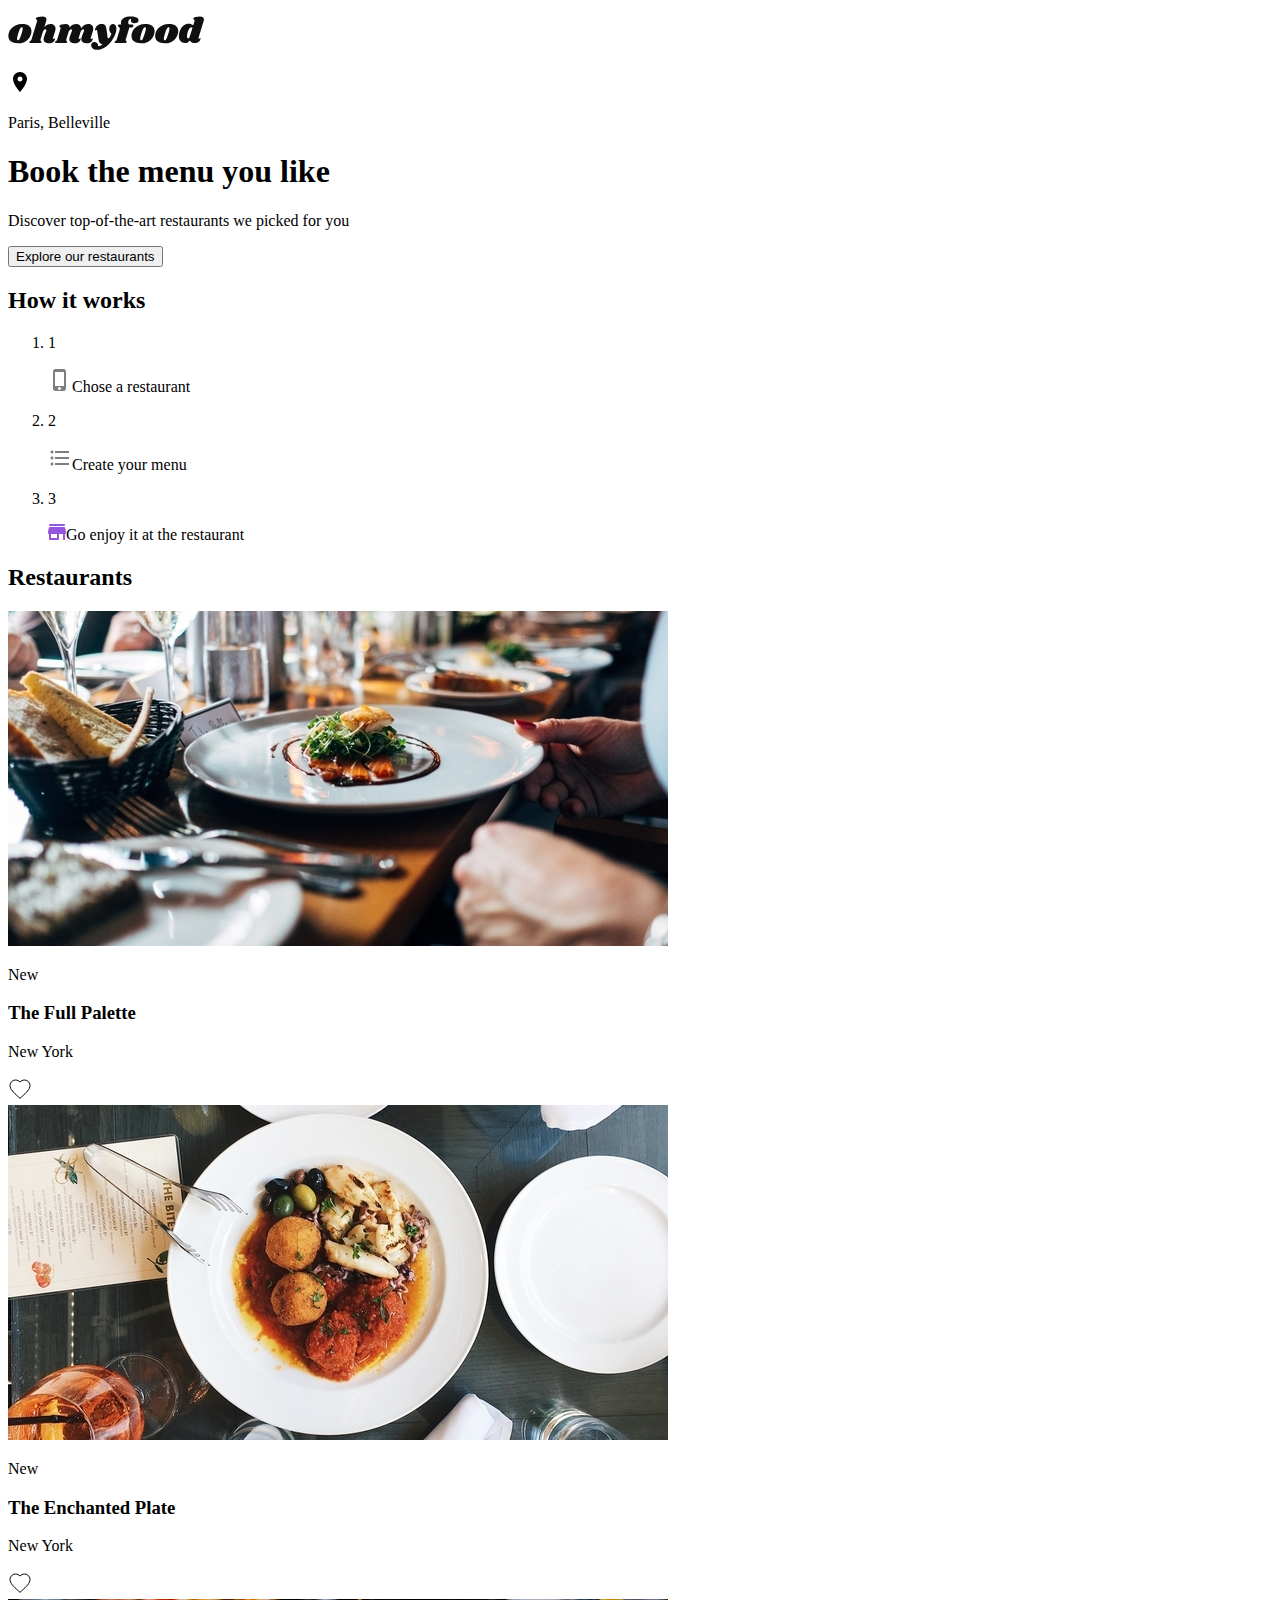
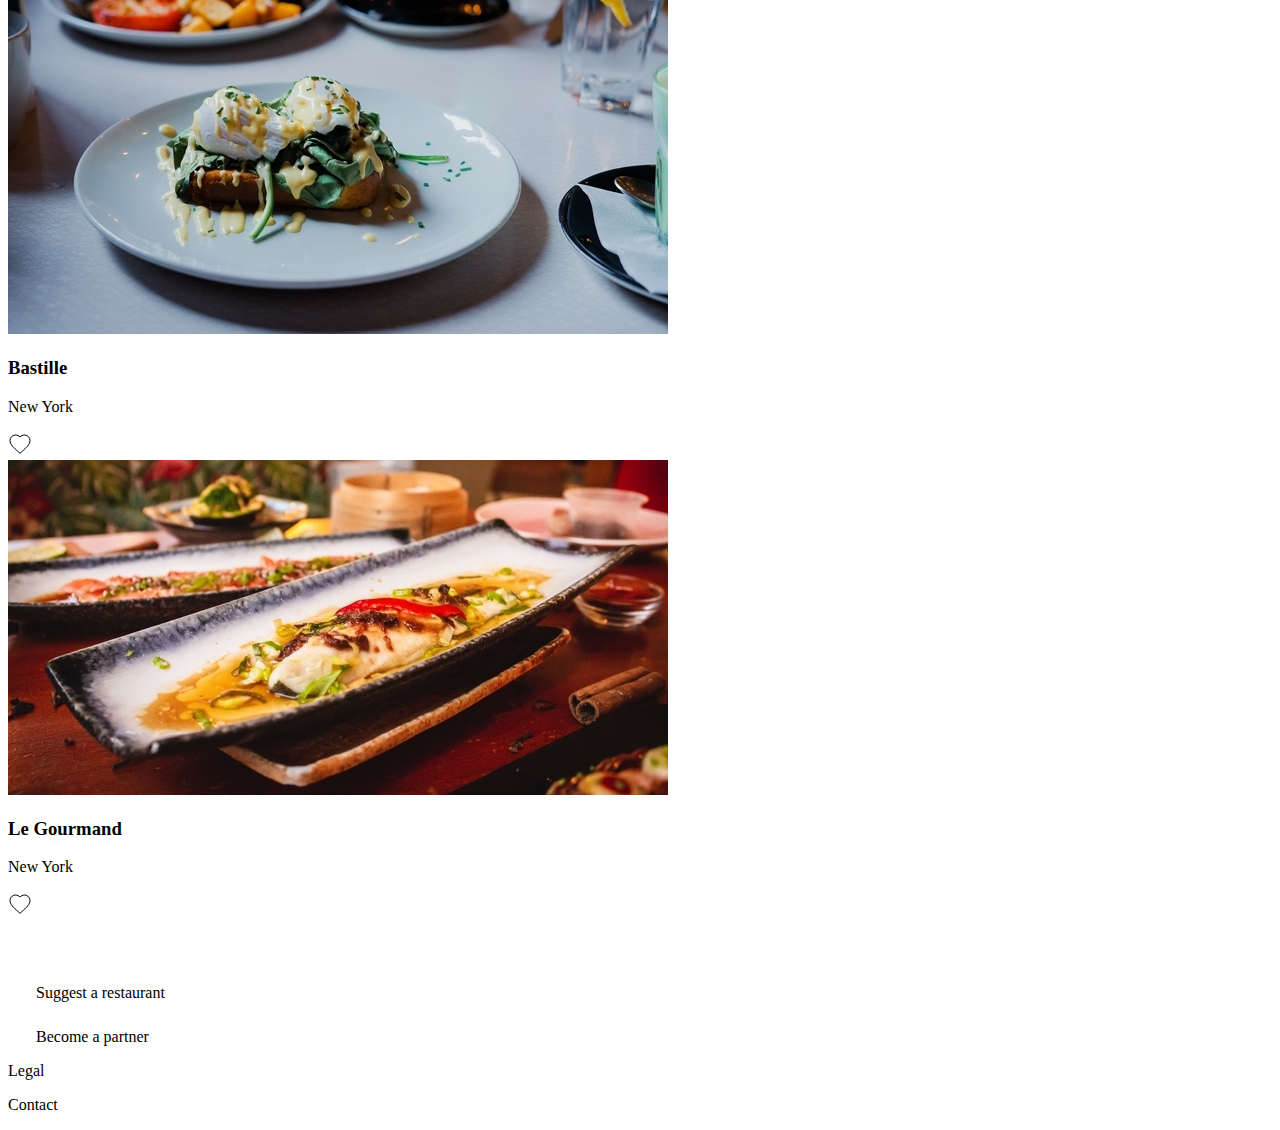
==== index.html @ 7fc653f5 "responsive" ====
<!DOCTYPE html>
<html lang="fr">

<head>
    <meta charset="UTF-8">
    <meta name="viewport" content="width=device-width, initial-scale=1.0">
    <title>OHMYFOOD</title>
    <link
        href="https://fonts.googleapis.com/css2?family=Roboto:wght@100;300;400;500;700;900&family=Shrikhand&display=swap"
        rel="stylesheet">
    <link href="sass/style.css" rel="stylesheet" />
</head>

<body class="main">
    <header class="header">
        <p></p>
        <!-- logo -->
        <img src="images/logo/ohmyfood@2x.svg" alt="logo ohmyfood" class="header_logo" />
        <p></p>
    </header>

    <section class="homepage">
        <section class="homepage_loc">
            <!-- localisation -->
            <img src="images/icon/pin.svg" alt="logo de pin" />
            <p>Paris, Belleville</p>
        </section>
        <section class="homepage_intro">
            <!-- introduction -->
            <h1>Book the menu you like</h1>
            <p>Discover top-of-the-art restaurants we picked for you</p>
            <button type="button" class="button"> Explore our restaurants</button>
        </section>
    </section>

    <section class="explication">
        <h2>How it works</h2>
        <ol class="explication-list">
            <li class="explication-list_ligne">
                <p class="explication_number">1</p><img src="images/icon/telephone.svg" alt="logo de téléphone" />Chose
                a restaurant
            </li>
            <li class="explication-list_ligne">
                <p class="explication_number">2</p><img src="images/icon/menu.svg" alt="logo de menu" />Create your menu
            </li>
            <li class="explication-list_ligne explication-list_ligne--last">
                <p class="explication_number">3</p><img src="images/icon/boutique.svg" alt="logo de boutique" />Go enjoy
                it at the restaurant
            </li>

        </ol>
    </section>

    <section class="vignette">
        <!-- menu -->
        <h2>Restaurants</h2>
        <section class="vignette-wrap">
            <article class="vignette-restaurant">
                <a href="menu/The Full Palette.html"><img class="vignette-restaurant_photo"
                        src="images/restaurants/the-full-palette-short.jpg"
                        alt="photo restaurant The Full Palette" /></a>
                <p class="vignette-restaurant_new">New</p>
                <div class="vignette-restaurant_description">
                    <div class="vignette-restaurant_description-left">
                        <h3>The Full Palette</h3>
                        <p>New York</p>
                    </div>
                    <img src="images/icon/coeur.svg" alt="logo de coeur" class="heart" />
                </div>
            </article>

            <article class="vignette-restaurant">
                <a href="menu/The Enchanted Plate.html"><img class="vignette-restaurant_photo"
                        src="images/restaurants/the-enchanted-plate-short.jpg"
                        alt="photo restaurant The Enchanted Plate" /></a>
                <p class="vignette-restaurant_new">New</p>
                <div class="vignette-restaurant_description">
                    <div class="vignette-restaurant_description-left">
                        <h3>The Enchanted Plate</h3>
                        <p>New York</p>
                    </div>
                    <img src="images/icon/coeur.svg" alt="logo de coeur" />
                </div>
            </article>

            <article class="vignette-restaurant">
                <a href="menu/Bastille.html"><img class="vignette-restaurant_photo"
                        src="images/restaurants/bastille-short.jpg" alt="photo restaurant Bastille" /></a>
                <div class="vignette-restaurant_description">
                    <div class="vignette-restaurant_description-left">
                        <h3>Bastille</h3>
                        <p>New York</p>
                    </div>
                    <img src="images/icon/coeur.svg" alt="logo de coeur" />
                </div>
            </article>

            <article class="vignette-restaurant">
                <a href="menu/Le Gourmand.html"><img class="vignette-restaurant_photo"
                        src="images/restaurants/le-gourmand-short.jpg"
                        alt="photo restaurant Le Gourmand" /></a>
                <div class="vignette-restaurant_description">
                    <div class="vignette-restaurant_description-left">
                        <h3>Le Gourmand</h3>
                        <p>New York</p>
                    </div>
                    <img src="images/icon/coeur.svg" alt="logo de coeur" />
                </div>
            </article>
        </section>
    </section>

    <footer class="footer">
        <!-- footer -->
        <img src="images/logo/ohmyfood-footer.svg" alt="logo ohmyfood" class="footer_logo" />
        <p class="footer_p-bolder"><img src="images/icon/couverts.svg" alt="logo de couverts" class="footer_icon" />
            Suggest a restaurant</p>
        <p class="footer_p-bolder"><img src="images/icon/handshake.svg" alt="logo de serrage de mains"
                class="footer_icon" /> Become a partner</p>
        <p class="footer_p">Legal</p>
        <p class="footer_p">Contact</p>
    </footer>
</body>

</html>
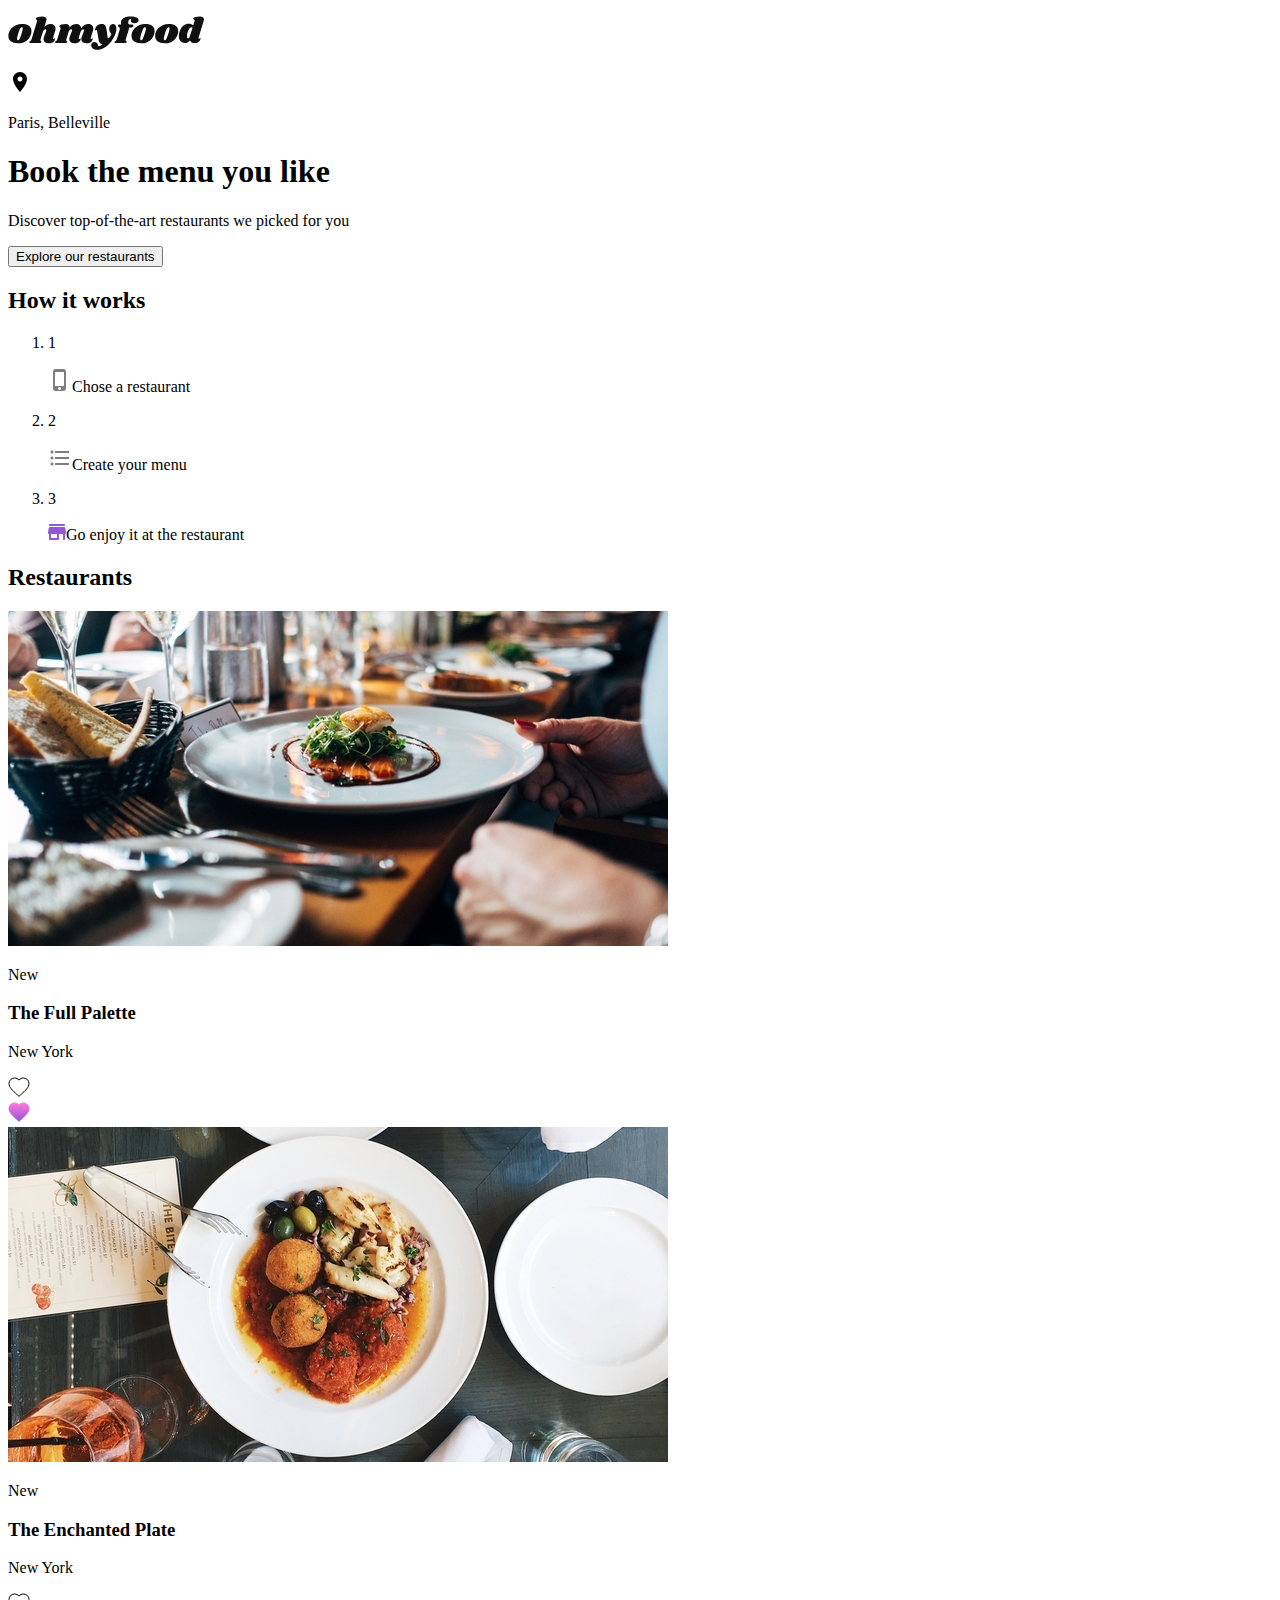
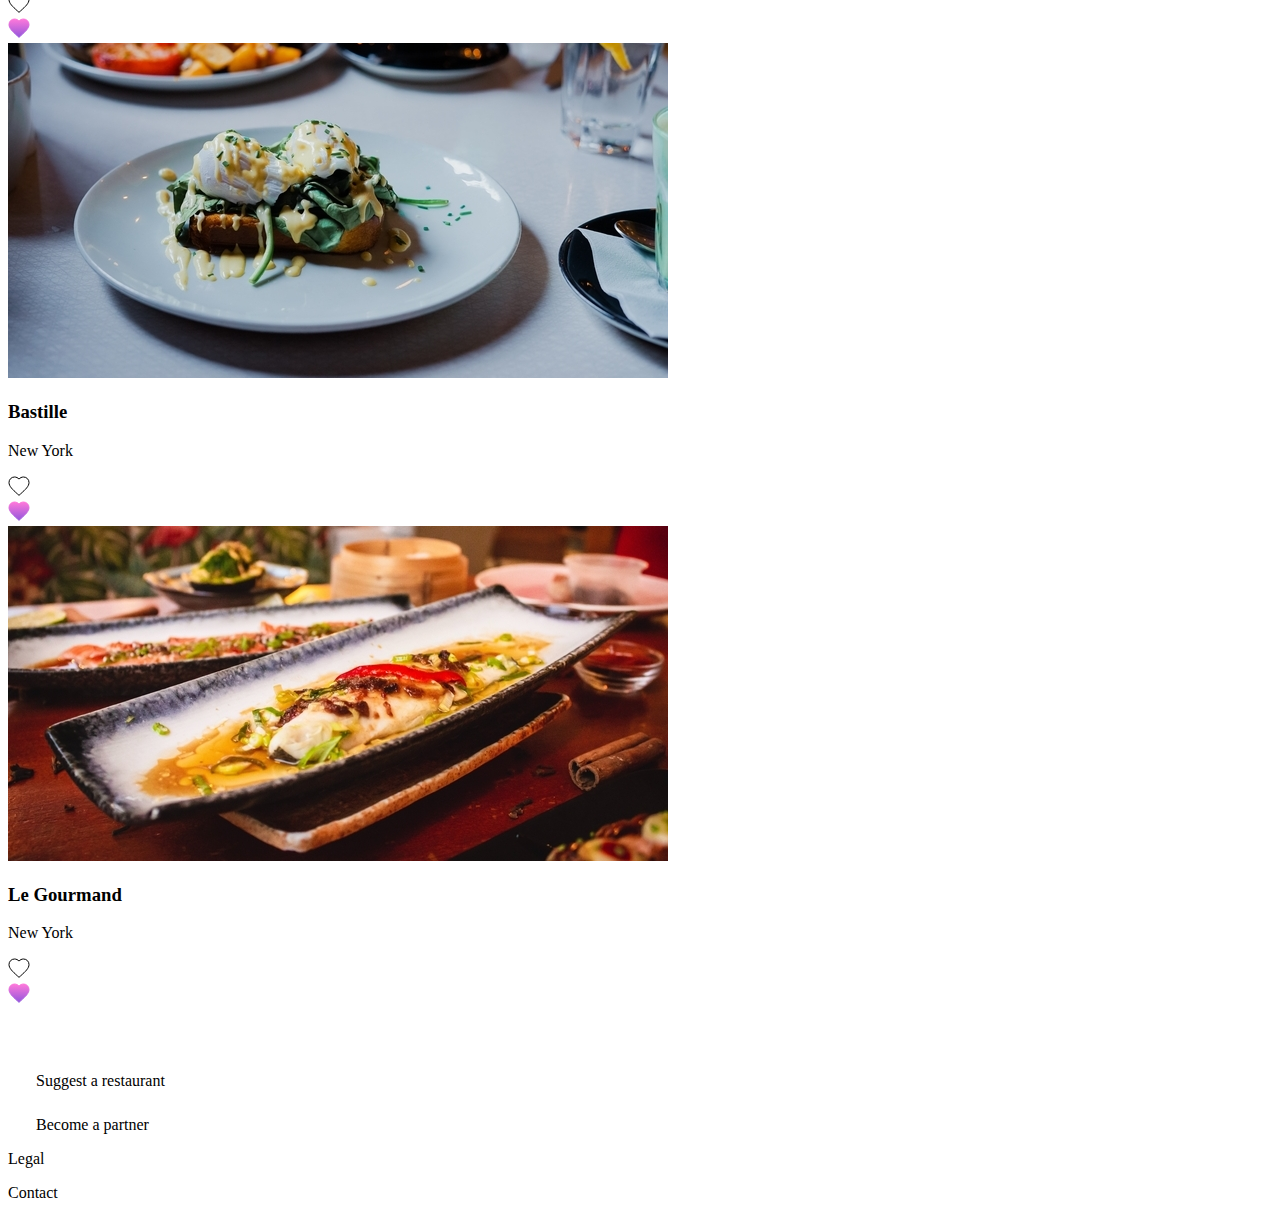
==== commit 3a6c4244: "annim coeur + bouton" ====
--- a/index.html
+++ b/index.html
@@ -65,7 +65,10 @@
                         <h3>The Full Palette</h3>
                         <p>New York</p>
                     </div>
-                    <img src="images/icon/coeur.svg" alt="logo de coeur" class="heart" />
+                    <div class="heart">
+                        <img src="images/icon/coeur.svg" alt="logo de coeur" />
+                        <div class="heart--select"><img src="images/icon/coeur-grad.svg" alt="logo de coeur dégradé" /></div>
+                    </div>
                 </div>
             </article>
 
@@ -79,7 +82,10 @@
                         <h3>The Enchanted Plate</h3>
                         <p>New York</p>
                     </div>
-                    <img src="images/icon/coeur.svg" alt="logo de coeur" />
+                    <div class="heart">
+                        <img src="images/icon/coeur.svg" alt="logo de coeur" />
+                        <div class="heart--select"><img src="images/icon/coeur-grad.svg" alt="logo de coeur dégradé" /></div>
+                    </div>
                 </div>
             </article>
 
@@ -91,7 +97,10 @@
                         <h3>Bastille</h3>
                         <p>New York</p>
                     </div>
-                    <img src="images/icon/coeur.svg" alt="logo de coeur" />
+                    <div class="heart">
+                        <img src="images/icon/coeur.svg" alt="logo de coeur" />
+                        <div class="heart--select"><img src="images/icon/coeur-grad.svg" alt="logo de coeur dégradé" /></div>
+                    </div>
                 </div>
             </article>
 
@@ -104,7 +113,10 @@
                         <h3>Le Gourmand</h3>
                         <p>New York</p>
                     </div>
-                    <img src="images/icon/coeur.svg" alt="logo de coeur" />
+                    <div class="heart">
+                        <img src="images/icon/coeur.svg" alt="logo de coeur" />
+                        <div class="heart--select"><img src="images/icon/coeur-grad.svg" alt="logo de coeur dégradé" /></div>
+                    </div>
                 </div>
             </article>
         </section>
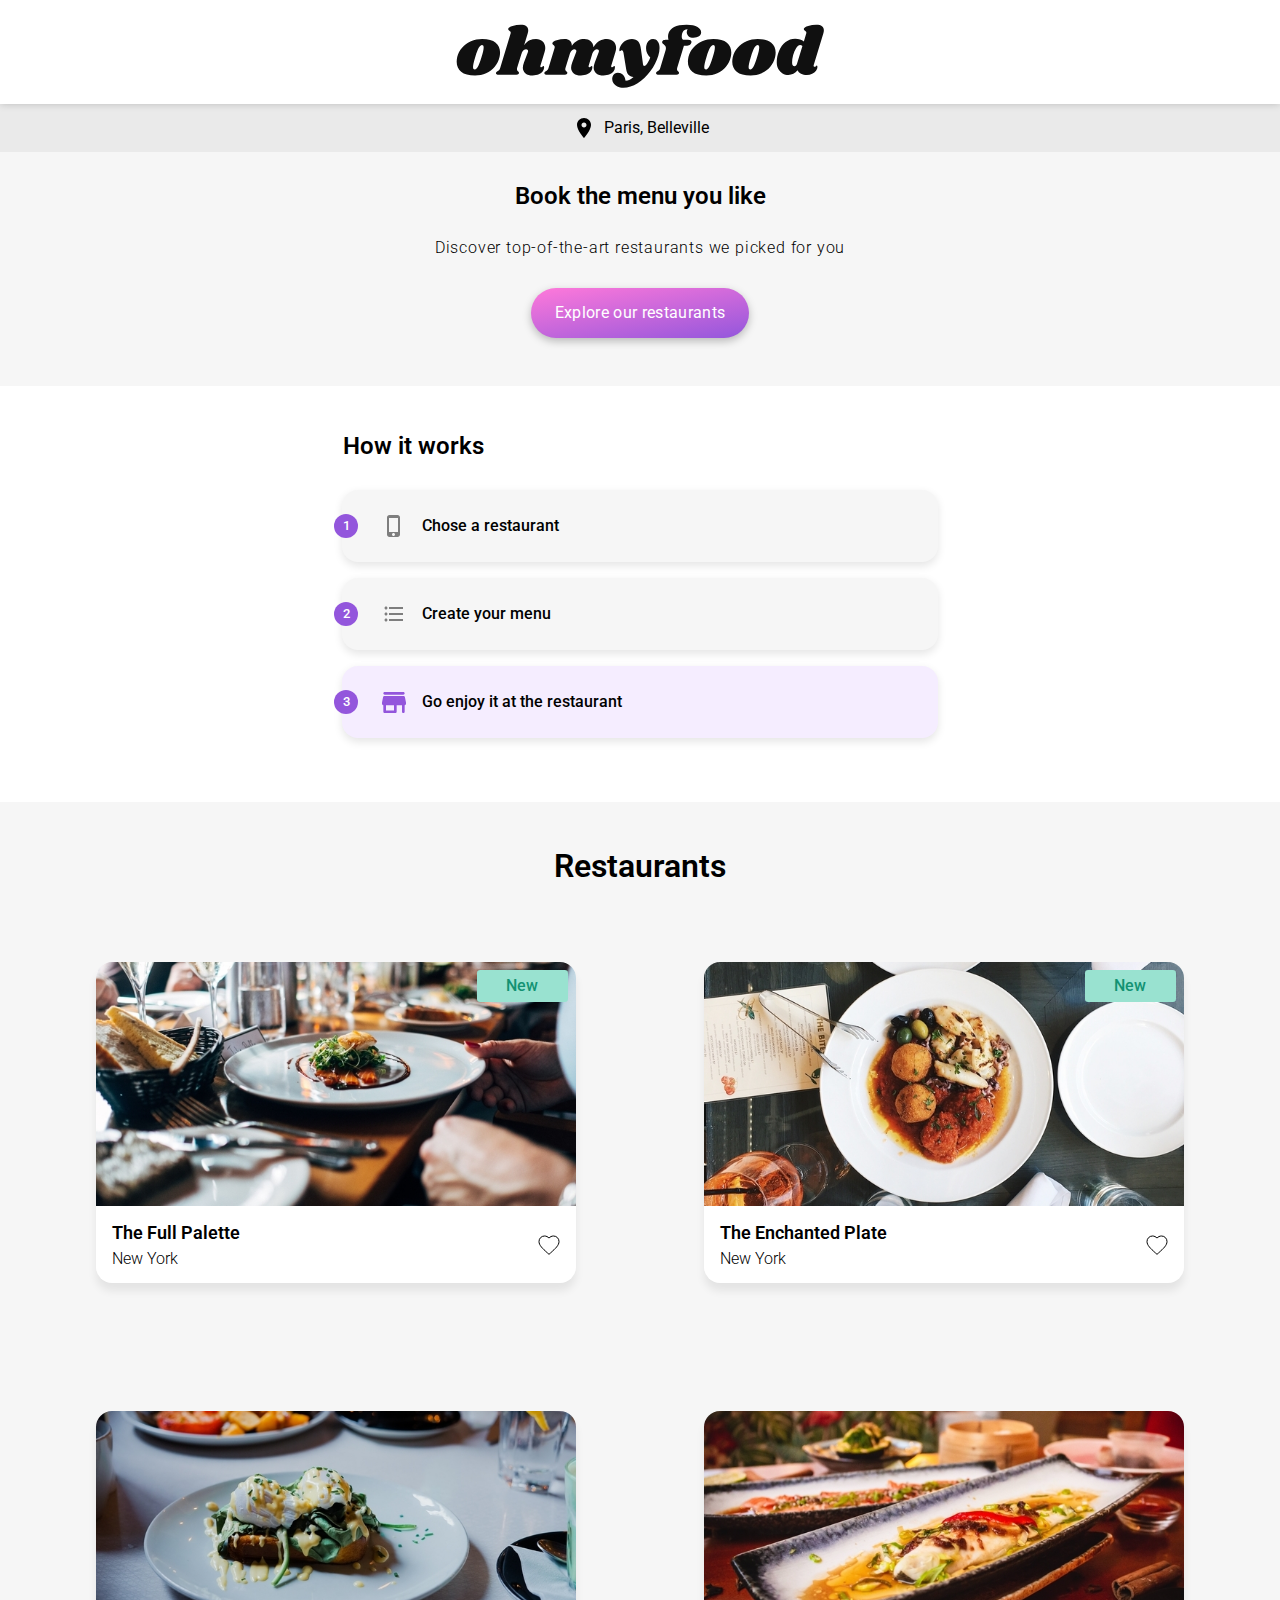
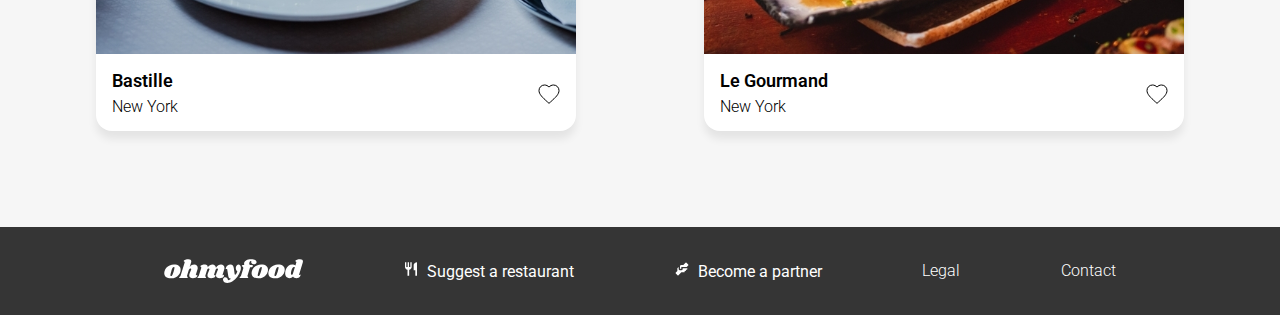
==== commit 92cb16f6: "chemin du css" ====
--- a/index.html
+++ b/index.html
@@ -8,130 +8,141 @@
     <link
         href="https://fonts.googleapis.com/css2?family=Roboto:wght@100;300;400;500;700;900&family=Shrikhand&display=swap"
         rel="stylesheet">
-    <link href="sass/style.css" rel="stylesheet" />
+    <link href="style.css" rel="stylesheet" />
 </head>
 
-<body class="main">
-    <header class="header">
-        <p></p>
-        <!-- logo -->
-        <img src="images/logo/ohmyfood@2x.svg" alt="logo ohmyfood" class="header_logo" />
-        <p></p>
-    </header>
+<body>
+    <div class="loader">
+        <div class="loader-roller"></div>
+    </div>
+    <div class="main">
+        <header class="header">
+            <p></p>
+            <!-- logo -->
+            <img src="images/logo/ohmyfood@2x.svg" alt="logo ohmyfood" class="header_logo" />
+            <p></p>
+        </header>
 
-    <section class="homepage">
-        <section class="homepage_loc">
-            <!-- localisation -->
-            <img src="images/icon/pin.svg" alt="logo de pin" />
-            <p>Paris, Belleville</p>
+        <div class="homepage">
+            <div class="homepage_loc">
+                <!-- localisation -->
+                <img src="images/icon/pin.svg" alt="logo de pin" />
+                <p>Paris, Belleville</p>
+            </div>
+            <section class="homepage_intro">
+                <!-- introduction -->
+                <h1>Book the menu you like</h1>
+                <p>Discover top-of-the-art restaurants we picked for you</p>
+                <button type="button" class="button"> Explore our restaurants</button>
+            </section>
+        </div>
+
+        <section class="explication">
+            <h2>How it works</h2>
+            <ol class="explication-list">
+                <li class="explication-list_ligne">
+                    <p class="explication_number">1</p><img src="images/icon/telephone.svg"
+                        alt="logo de téléphone" />Chose
+                    a restaurant
+                </li>
+                <li class="explication-list_ligne">
+                    <p class="explication_number">2</p><img src="images/icon/menu.svg" alt="logo de menu" />Create your
+                    menu
+                </li>
+                <li class="explication-list_ligne explication-list_ligne--last">
+                    <p class="explication_number">3</p><img src="images/icon/boutique.svg" alt="logo de boutique" />Go
+                    enjoy
+                    it at the restaurant
+                </li>
+
+            </ol>
         </section>
-        <section class="homepage_intro">
-            <!-- introduction -->
-            <h1>Book the menu you like</h1>
-            <p>Discover top-of-the-art restaurants we picked for you</p>
-            <button type="button" class="button"> Explore our restaurants</button>
+
+        <section class="vignette">
+            <!-- menu -->
+            <h2>Restaurants</h2>
+            <div class="vignette-wrap">
+                <article class="vignette-restaurant">
+                    <a href="menu/the-full-palette.html"><img class="vignette-restaurant_photo"
+                            src="images/restaurants/the-full-palette-short.jpg"
+                            alt="photo restaurant The Full Palette" /></a>
+                    <p class="vignette-restaurant_new">New</p>
+                    <div class="vignette-restaurant_description">
+                        <div class="vignette-restaurant_description-left">
+                            <h3>The Full Palette</h3>
+                            <p>New York</p>
+                        </div>
+                        <div class="heart">
+                            <img src="images/icon/coeur.svg" alt="logo de coeur" />
+                            <div class="heart--select"><img src="images/icon/coeur-grad.svg"
+                                    alt="logo de coeur dégradé" /></div>
+                        </div>
+                    </div>
+                </article>
+
+                <article class="vignette-restaurant">
+                    <a href="menu/the-enchanted-plate.html"><img class="vignette-restaurant_photo"
+                            src="images/restaurants/the-enchanted-plate-short.jpg"
+                            alt="photo restaurant The Enchanted Plate" /></a>
+                    <p class="vignette-restaurant_new">New</p>
+                    <div class="vignette-restaurant_description">
+                        <div class="vignette-restaurant_description-left">
+                            <h3>The Enchanted Plate</h3>
+                            <p>New York</p>
+                        </div>
+                        <div class="heart">
+                            <img src="images/icon/coeur.svg" alt="logo de coeur" />
+                            <div class="heart--select"><img src="images/icon/coeur-grad.svg"
+                                    alt="logo de coeur dégradé" /></div>
+                        </div>
+                    </div>
+                </article>
+
+                <article class="vignette-restaurant">
+                    <a href="menu/bastille.html"><img class="vignette-restaurant_photo"
+                            src="images/restaurants/bastille-short.jpg" alt="photo restaurant Bastille" /></a>
+                    <div class="vignette-restaurant_description">
+                        <div class="vignette-restaurant_description-left">
+                            <h3>Bastille</h3>
+                            <p>New York</p>
+                        </div>
+                        <div class="heart">
+                            <img src="images/icon/coeur.svg" alt="logo de coeur" />
+                            <div class="heart--select"><img src="images/icon/coeur-grad.svg"
+                                    alt="logo de coeur dégradé" /></div>
+                        </div>
+                    </div>
+                </article>
+
+                <article class="vignette-restaurant">
+                    <a href="menu/le-gourmand.html"><img class="vignette-restaurant_photo"
+                            src="images/restaurants/le-gourmand-short.jpg" alt="photo restaurant Le Gourmand" /></a>
+                    <div class="vignette-restaurant_description">
+                        <div class="vignette-restaurant_description-left">
+                            <h3>Le Gourmand</h3>
+                            <p>New York</p>
+                        </div>
+                        <div class="heart">
+                            <img src="images/icon/coeur.svg" alt="logo de coeur" />
+                            <div class="heart--select"><img src="images/icon/coeur-grad.svg"
+                                    alt="logo de coeur dégradé" /></div>
+                        </div>
+                    </div>
+                </article>
+            </div>
         </section>
-    </section>
 
-    <section class="explication">
-        <h2>How it works</h2>
-        <ol class="explication-list">
-            <li class="explication-list_ligne">
-                <p class="explication_number">1</p><img src="images/icon/telephone.svg" alt="logo de téléphone" />Chose
-                a restaurant
-            </li>
-            <li class="explication-list_ligne">
-                <p class="explication_number">2</p><img src="images/icon/menu.svg" alt="logo de menu" />Create your menu
-            </li>
-            <li class="explication-list_ligne explication-list_ligne--last">
-                <p class="explication_number">3</p><img src="images/icon/boutique.svg" alt="logo de boutique" />Go enjoy
-                it at the restaurant
-            </li>
-
-        </ol>
-    </section>
-
-    <section class="vignette">
-        <!-- menu -->
-        <h2>Restaurants</h2>
-        <section class="vignette-wrap">
-            <article class="vignette-restaurant">
-                <a href="menu/The Full Palette.html"><img class="vignette-restaurant_photo"
-                        src="images/restaurants/the-full-palette-short.jpg"
-                        alt="photo restaurant The Full Palette" /></a>
-                <p class="vignette-restaurant_new">New</p>
-                <div class="vignette-restaurant_description">
-                    <div class="vignette-restaurant_description-left">
-                        <h3>The Full Palette</h3>
-                        <p>New York</p>
-                    </div>
-                    <div class="heart">
-                        <img src="images/icon/coeur.svg" alt="logo de coeur" />
-                        <div class="heart--select"><img src="images/icon/coeur-grad.svg" alt="logo de coeur dégradé" /></div>
-                    </div>
-                </div>
-            </article>
-
-            <article class="vignette-restaurant">
-                <a href="menu/The Enchanted Plate.html"><img class="vignette-restaurant_photo"
-                        src="images/restaurants/the-enchanted-plate-short.jpg"
-                        alt="photo restaurant The Enchanted Plate" /></a>
-                <p class="vignette-restaurant_new">New</p>
-                <div class="vignette-restaurant_description">
-                    <div class="vignette-restaurant_description-left">
-                        <h3>The Enchanted Plate</h3>
-                        <p>New York</p>
-                    </div>
-                    <div class="heart">
-                        <img src="images/icon/coeur.svg" alt="logo de coeur" />
-                        <div class="heart--select"><img src="images/icon/coeur-grad.svg" alt="logo de coeur dégradé" /></div>
-                    </div>
-                </div>
-            </article>
-
-            <article class="vignette-restaurant">
-                <a href="menu/Bastille.html"><img class="vignette-restaurant_photo"
-                        src="images/restaurants/bastille-short.jpg" alt="photo restaurant Bastille" /></a>
-                <div class="vignette-restaurant_description">
-                    <div class="vignette-restaurant_description-left">
-                        <h3>Bastille</h3>
-                        <p>New York</p>
-                    </div>
-                    <div class="heart">
-                        <img src="images/icon/coeur.svg" alt="logo de coeur" />
-                        <div class="heart--select"><img src="images/icon/coeur-grad.svg" alt="logo de coeur dégradé" /></div>
-                    </div>
-                </div>
-            </article>
-
-            <article class="vignette-restaurant">
-                <a href="menu/Le Gourmand.html"><img class="vignette-restaurant_photo"
-                        src="images/restaurants/le-gourmand-short.jpg"
-                        alt="photo restaurant Le Gourmand" /></a>
-                <div class="vignette-restaurant_description">
-                    <div class="vignette-restaurant_description-left">
-                        <h3>Le Gourmand</h3>
-                        <p>New York</p>
-                    </div>
-                    <div class="heart">
-                        <img src="images/icon/coeur.svg" alt="logo de coeur" />
-                        <div class="heart--select"><img src="images/icon/coeur-grad.svg" alt="logo de coeur dégradé" /></div>
-                    </div>
-                </div>
-            </article>
-        </section>
-    </section>
-
-    <footer class="footer">
-        <!-- footer -->
-        <img src="images/logo/ohmyfood-footer.svg" alt="logo ohmyfood" class="footer_logo" />
-        <p class="footer_p-bolder"><img src="images/icon/couverts.svg" alt="logo de couverts" class="footer_icon" />
-            Suggest a restaurant</p>
-        <p class="footer_p-bolder"><img src="images/icon/handshake.svg" alt="logo de serrage de mains"
-                class="footer_icon" /> Become a partner</p>
-        <p class="footer_p">Legal</p>
-        <p class="footer_p">Contact</p>
-    </footer>
+        <footer class="footer">
+            <!-- footer -->
+            <img src="images/logo/ohmyfood-footer.svg" alt="logo ohmyfood" class="footer_logo" />
+            <p class="footer_p-bolder"><img src="images/icon/couverts.svg" alt="logo de couverts" class="footer_icon" />
+                Suggest a restaurant</p>
+            <p class="footer_p-bolder"><img src="images/icon/handshake.svg" alt="logo de serrage de mains"
+                    class="footer_icon" /> Become a partner</p>
+            <p class="footer_p">Legal</p>
+            <p class="footer_p">Contact</p>
+        </footer>
+    </div>
 </body>
 
 </html>--- a/style.css
+++ b/style.css
@@ -0,0 +1,915 @@
+/*! normalize.css v8.0.1 | MIT License | github.com/necolas/normalize.css */
+/* Document
+   ========================================================================== */
+/**
+ * 1. Correct the line height in all browsers.
+ * 2. Prevent adjustments of font size after orientation changes in iOS.
+ */
+html {
+  line-height: 1.15;
+  /* 1 */
+  -webkit-text-size-adjust: 100%;
+  /* 2 */
+}
+
+/* Sections
+     ========================================================================== */
+/**
+   * Remove the margin in all browsers.
+   */
+body {
+  margin: 0;
+}
+
+/**
+   * Render the `main` element consistently in IE.
+   */
+main {
+  display: block;
+}
+
+/**
+   * Correct the font size and margin on `h1` elements within `section` and
+   * `article` contexts in Chrome, Firefox, and Safari.
+   */
+h1 {
+  font-size: 2em;
+  margin: 0.67em 0;
+}
+
+/* Grouping content
+     ========================================================================== */
+/**
+   * 1. Add the correct box sizing in Firefox.
+   * 2. Show the overflow in Edge and IE.
+   */
+hr {
+  box-sizing: content-box;
+  /* 1 */
+  height: 0;
+  /* 1 */
+  overflow: visible;
+  /* 2 */
+}
+
+/**
+   * 1. Correct the inheritance and scaling of font size in all browsers.
+   * 2. Correct the odd `em` font sizing in all browsers.
+   */
+pre {
+  font-family: monospace, monospace;
+  /* 1 */
+  font-size: 1em;
+  /* 2 */
+}
+
+/* Text-level semantics
+     ========================================================================== */
+/**
+   * Remove the gray background on active links in IE 10.
+   */
+a {
+  background-color: transparent;
+}
+
+/**
+   * 1. Remove the bottom border in Chrome 57-
+   * 2. Add the correct text decoration in Chrome, Edge, IE, Opera, and Safari.
+   */
+abbr[title] {
+  border-bottom: none;
+  /* 1 */
+  text-decoration: underline;
+  /* 2 */
+}
+
+/**
+   * Add the correct font weight in Chrome, Edge, and Safari.
+   */
+b,
+strong {
+  font-weight: bolder;
+}
+
+/**
+   * 1. Correct the inheritance and scaling of font size in all browsers.
+   * 2. Correct the odd `em` font sizing in all browsers.
+   */
+code,
+kbd,
+samp {
+  font-family: monospace, monospace;
+  /* 1 */
+  font-size: 1em;
+  /* 2 */
+}
+
+/**
+   * Add the correct font size in all browsers.
+   */
+small {
+  font-size: 80%;
+}
+
+/**
+   * Prevent `sub` and `sup` elements from affecting the line height in
+   * all browsers.
+   */
+sub,
+sup {
+  font-size: 75%;
+  line-height: 0;
+  position: relative;
+  vertical-align: baseline;
+}
+
+sub {
+  bottom: -0.25em;
+}
+
+sup {
+  top: -0.5em;
+}
+
+/* Embedded content
+     ========================================================================== */
+/**
+   * Remove the border on images inside links in IE 10.
+   */
+img {
+  border-style: none;
+}
+
+/* Forms
+     ========================================================================== */
+/**
+   * 1. Change the font styles in all browsers.
+   * 2. Remove the margin in Firefox and Safari.
+   */
+button,
+input,
+optgroup,
+select,
+textarea {
+  font-family: inherit;
+  /* 1 */
+  font-size: 100%;
+  /* 1 */
+  line-height: 1.15;
+  /* 1 */
+  margin: 0;
+  /* 2 */
+}
+
+/**
+   * Show the overflow in IE.
+   * 1. Show the overflow in Edge.
+   */
+button,
+input {
+  /* 1 */
+  overflow: visible;
+}
+
+/**
+   * Remove the inheritance of text transform in Edge, Firefox, and IE.
+   * 1. Remove the inheritance of text transform in Firefox.
+   */
+button,
+select {
+  /* 1 */
+  text-transform: none;
+}
+
+/**
+   * Correct the inability to style clickable types in iOS and Safari.
+   */
+button,
+[type="button"],
+[type="reset"],
+[type="submit"] {
+  -webkit-appearance: button;
+}
+
+/**
+   * Remove the inner border and padding in Firefox.
+   */
+button::-moz-focus-inner,
+[type="button"]::-moz-focus-inner,
+[type="reset"]::-moz-focus-inner,
+[type="submit"]::-moz-focus-inner {
+  border-style: none;
+  padding: 0;
+}
+
+/**
+   * Restore the focus styles unset by the previous rule.
+   */
+button:-moz-focusring,
+[type="button"]:-moz-focusring,
+[type="reset"]:-moz-focusring,
+[type="submit"]:-moz-focusring {
+  outline: 1px dotted ButtonText;
+}
+
+/**
+   * Correct the padding in Firefox.
+   */
+fieldset {
+  padding: 0.35em 0.75em 0.625em;
+}
+
+/**
+   * 1. Correct the text wrapping in Edge and IE.
+   * 2. Correct the color inheritance from `fieldset` elements in IE.
+   * 3. Remove the padding so developers are not caught out when they zero out
+   *    `fieldset` elements in all browsers.
+   */
+legend {
+  box-sizing: border-box;
+  /* 1 */
+  color: inherit;
+  /* 2 */
+  display: table;
+  /* 1 */
+  max-width: 100%;
+  /* 1 */
+  padding: 0;
+  /* 3 */
+  white-space: normal;
+  /* 1 */
+}
+
+/**
+   * Add the correct vertical alignment in Chrome, Firefox, and Opera.
+   */
+progress {
+  vertical-align: baseline;
+}
+
+/**
+   * Remove the default vertical scrollbar in IE 10+.
+   */
+textarea {
+  overflow: auto;
+}
+
+/**
+   * 1. Add the correct box sizing in IE 10.
+   * 2. Remove the padding in IE 10.
+   */
+[type="checkbox"],
+[type="radio"] {
+  box-sizing: border-box;
+  /* 1 */
+  padding: 0;
+  /* 2 */
+}
+
+/**
+   * Correct the cursor style of increment and decrement buttons in Chrome.
+   */
+[type="number"]::-webkit-inner-spin-button,
+[type="number"]::-webkit-outer-spin-button {
+  height: auto;
+}
+
+/**
+   * 1. Correct the odd appearance in Chrome and Safari.
+   * 2. Correct the outline style in Safari.
+   */
+[type="search"] {
+  -webkit-appearance: textfield;
+  /* 1 */
+  outline-offset: -2px;
+  /* 2 */
+}
+
+/**
+   * Remove the inner padding in Chrome and Safari on macOS.
+   */
+[type="search"]::-webkit-search-decoration {
+  -webkit-appearance: none;
+}
+
+/**
+   * 1. Correct the inability to style clickable types in iOS and Safari.
+   * 2. Change font properties to `inherit` in Safari.
+   */
+::-webkit-file-upload-button {
+  -webkit-appearance: button;
+  /* 1 */
+  font: inherit;
+  /* 2 */
+}
+
+/* Interactive
+     ========================================================================== */
+/*
+   * Add the correct display in Edge, IE 10+, and Firefox.
+   */
+details {
+  display: block;
+}
+
+/*
+   * Add the correct display in all browsers.
+   */
+summary {
+  display: list-item;
+}
+
+/* Misc
+     ========================================================================== */
+/**
+   * Add the correct display in IE 10+.
+   */
+template {
+  display: none;
+}
+
+/**
+   * Add the correct display in IE 10.
+   */
+[hidden] {
+  display: none;
+}
+
+/*  ========================================================================== 
+RESET
+ ========================================================================== */
+/* http://meyerweb.com/eric/tools/css/reset/ 
+   v2.0 | 20110126
+   License: none (public domain)
+*/
+html, body, div, span, applet, object, iframe,
+h1, h2, h3, h4, h5, h6, p, blockquote, pre,
+a, abbr, acronym, address, big, cite, code,
+del, dfn, em, img, ins, kbd, q, s, samp,
+small, strike, strong, sub, sup, tt, var,
+b, u, i, center,
+dl, dt, dd, ol, ul, li,
+fieldset, form, label, legend,
+table, caption, tbody, tfoot, thead, tr, th, td,
+article, aside, canvas, details, embed,
+figure, figcaption, footer, header, hgroup,
+menu, nav, output, ruby, section, summary,
+time, mark, audio, video {
+  margin: 0;
+  padding: 0;
+  border: 0;
+  font-size: 100%;
+  font: inherit;
+  vertical-align: baseline;
+}
+
+/* HTML5 display-role reset for older browsers */
+article, aside, details, figcaption, figure,
+footer, header, hgroup, menu, nav, section {
+  display: block;
+}
+
+body {
+  line-height: 1;
+}
+
+ol, ul {
+  list-style: none;
+}
+
+blockquote, q {
+  quotes: none;
+}
+
+blockquote:before, blockquote:after,
+q:before, q:after {
+  content: none;
+}
+
+table {
+  border-collapse: collapse;
+  border-spacing: 0;
+}
+
+.main {
+  width: 100%;
+  display: flex;
+  flex-direction: column;
+  align-items: center;
+  font-family: "Roboto", sans-serif;
+}
+
+.button {
+  padding: 1rem 1.5rem;
+  color: white;
+  border-radius: 5rem;
+  border: none;
+  box-shadow: 0 0.2rem 0.5rem rgba(0, 0, 0, 0.25);
+  font-weight: 400;
+  letter-spacing: 0.02rem;
+  background-image: linear-gradient(170deg, #ff79da, #9356dc);
+  transition: opacity 300ms ease-in-out, box-shadow 300ms ease-in-out;
+  cursor: pointer;
+}
+
+.button-menu {
+  width: 50%;
+  min-width: 7rem;
+  align-self: center;
+  margin: 2rem 0;
+}
+
+.button:hover {
+  opacity: 0.9;
+  box-shadow: 0 0.2rem 0.5rem rgba(0, 0, 0, 0.5);
+}
+
+.heart {
+  cursor: pointer;
+  position: relative;
+  display: flex;
+  height: 21px;
+}
+
+.heart:hover .heart--select {
+  opacity: 1;
+  animation: heart-fill 400ms ease-in-out;
+  transform-origin: bottom;
+}
+
+.heart--select {
+  display: flex;
+  position: absolute;
+  top: 0;
+  right: 0;
+  bottom: 0;
+  left: 0;
+  opacity: 0;
+  transition: opacity 400ms;
+}
+
+@keyframes heart-fill {
+  0% {
+    transform: scale(0);
+  }
+  100% {
+    transform: scale(1);
+  }
+}
+
+.menu_plat {
+  display: flex;
+  background-color: #fff;
+  margin: 1rem 0;
+  border-radius: 1rem;
+  box-shadow: 0 0.2rem 0.5rem rgba(0, 0, 0, 0.1);
+  overflow: hidden;
+  cursor: pointer;
+  /*Animation logo coche*/
+  /*animation apparition plat*/
+  animation: apparition-plat 800ms backwards;
+}
+
+.menu_plat-gauche {
+  width: 100%;
+  padding: 0.75rem;
+}
+
+.menu_plat h4 {
+  font-weight: 500;
+  font-size: 1.15rem;
+  padding-bottom: 0.5rem;
+}
+
+.menu_plat-ligne-2 {
+  display: flex;
+  justify-content: space-between;
+}
+
+.menu_plat-description {
+  font-weight: 300;
+  font-size: 0.95rem;
+}
+
+.menu_plat-price {
+  font-weight: 500;
+  transform: translateX(3.5rem);
+  transition: transform 400ms ease-in-out;
+}
+
+.menu_plat-coche {
+  transform: translateX(5rem);
+  background-color: #99e2d0;
+  width: 5rem;
+  display: flex;
+  justify-content: center;
+  transition: transform 400ms ease-in-out;
+}
+
+.menu_plat-coche p {
+  margin: auto;
+}
+
+.menu_plat-logocoche {
+  transform: rotate(-360deg);
+  transition: transform 400ms ease-out;
+}
+
+.menu_plat:hover > .menu_plat-coche {
+  transform: translateX(0);
+}
+
+.menu_plat:hover .menu_plat-price {
+  transform: translateX(0);
+}
+
+.menu_plat:hover .menu_plat-logocoche {
+  transform: rotate(0);
+}
+
+.menu_plat--1 {
+  animation-delay: 88.88889ms;
+}
+
+.menu_plat--2 {
+  animation-delay: 177.77778ms;
+}
+
+.menu_plat--3 {
+  animation-delay: 266.66667ms;
+}
+
+.menu_plat--4 {
+  animation-delay: 355.55556ms;
+}
+
+.menu_plat--5 {
+  animation-delay: 444.44444ms;
+}
+
+.menu_plat--6 {
+  animation-delay: 533.33333ms;
+}
+
+.menu_plat--7 {
+  animation-delay: 622.22222ms;
+}
+
+.menu_plat--8 {
+  animation-delay: 711.11111ms;
+}
+
+.menu_plat--9 {
+  animation-delay: 800ms;
+}
+
+@keyframes apparition-plat {
+  0% {
+    opacity: 0;
+    transform: translateY(1rem);
+  }
+  100% {
+    opacity: 1;
+    transform: translateY(0);
+  }
+}
+
+/*Loader*/
+.loader {
+  position: absolute;
+  width: 100%;
+  height: 100%;
+  background-color: #f7f0ff;
+  display: flex;
+  justify-content: center;
+  align-items: flex-start;
+  padding-top: 40vh;
+  z-index: 3;
+  animation: loader 1s forwards;
+  opacity: 0;
+}
+
+.loader-roller {
+  display: inline-block;
+  position: relative;
+  width: 80px;
+  height: 80px;
+  z-index: 4;
+}
+
+.loader-roller:after {
+  content: " ";
+  display: block;
+  position: absolute;
+  width: 75px;
+  height: 75px;
+  border-radius: 50%;
+  border: 6px solid #ff79da;
+  border-color: #ff79da transparent #ff79da transparent;
+  animation: loader-roller 1.25s linear infinite;
+}
+
+@keyframes loader-roller {
+  0% {
+    transform: rotate(0deg);
+  }
+  100% {
+    transform: rotate(360deg);
+  }
+}
+
+@keyframes loader {
+  0% {
+    opacity: 100%;
+  }
+  70% {
+    opacity: 100%;
+  }
+  99% {
+    opacity: 0%;
+  }
+  100% {
+    opacity: hidden;
+    visibility: hidden;
+  }
+}
+
+.header {
+  width: 90%;
+  display: flex;
+  justify-content: space-between;
+  align-items: center;
+  padding: 1.5rem 5% 1rem 5%;
+  box-shadow: 0 0 0.5rem rgba(0, 0, 0, 0.2);
+  z-index: 2;
+}
+
+.footer {
+  background-color: #353535;
+  color: white;
+  width: 90%;
+  padding: 5%;
+}
+
+.footer_logo {
+  fill: white;
+  height: 1.2rem;
+  padding-bottom: 1rem;
+}
+
+.footer_icon {
+  height: 1rem;
+  padding-right: 0.25rem;
+}
+
+.footer_p {
+  font-weight: 300;
+  padding: 0.25rem 0;
+}
+
+.homepage {
+  text-align: center;
+  width: 100%;
+  z-index: 1;
+}
+
+.homepage_loc {
+  display: flex;
+  justify-content: center;
+  align-items: center;
+  padding: 0.75rem 0;
+  background-color: #eaeaea;
+}
+
+.homepage_loc img {
+  margin-right: 0.5rem;
+}
+
+.homepage_intro {
+  background-color: #f6f6f6;
+}
+
+.homepage_intro h1 {
+  font-weight: 600;
+  font-size: 1.5rem;
+  padding: 2rem 0;
+}
+
+.homepage_intro p {
+  letter-spacing: 0.05rem;
+  margin: 0 10%;
+  font-weight: 300;
+}
+
+.homepage_intro button {
+  margin: 2rem 0 3rem 0;
+}
+
+.explication {
+  width: 100%;
+  max-width: 660px;
+  margin-top: 3rem;
+  font-weight: 500;
+}
+
+.explication h2 {
+  font-weight: 600;
+  font-size: 1.5rem;
+  padding-left: 5%;
+}
+
+.explication-list {
+  margin: 2rem 1rem 4rem 1rem;
+}
+
+.explication-list_ligne {
+  margin: 1rem;
+  padding: 1.5rem 1rem;
+  background-color: #f6f6f6;
+  border-radius: 1rem;
+  box-shadow: 0 0.2rem 0.5rem rgba(0, 0, 0, 0.1);
+  display: flex;
+  justify-content: row;
+  align-items: center;
+}
+
+.explication-list_ligne img {
+  padding: 0 1rem 0 0;
+}
+
+.explication-list_ligne--last {
+  background-color: #f5edff;
+}
+
+.explication-list_ligne--last img {
+  width: 1.5rem;
+}
+
+.explication_number {
+  font-size: 0.8rem;
+  color: white;
+  background-color: #9356dc;
+  padding: 0.25rem;
+  border-radius: 10rem;
+  width: 1rem;
+  height: 1rem;
+  display: flex;
+  align-items: center;
+  justify-content: center;
+  transform: translateX(-1.5rem);
+}
+
+.vignette {
+  padding: 2rem 0 2rem 0;
+  display: flex;
+  flex-direction: column;
+  justify-content: center;
+  align-items: center;
+  background-color: #f6f6f6;
+  width: 100%;
+}
+
+.vignette h2 {
+  font-weight: 600;
+  font-size: 1.5rem;
+  padding-left: 5%;
+  margin: 1rem 0 1rem 0;
+  align-self: start;
+}
+
+.vignette-restaurant {
+  border-radius: 1rem;
+  background-color: white;
+  margin: 5% 5%;
+  box-shadow: 0 0.5rem 0.5rem rgba(0, 0, 0, 0.075);
+  position: relative;
+}
+
+.vignette-restaurant_photo {
+  width: 100%;
+  border-radius: 1rem 1rem 0 0;
+}
+
+.vignette-restaurant_new {
+  color: #139273;
+  background-color: #99e2d0;
+  font-weight: 500;
+  width: 4rem;
+  text-align: center;
+  padding: 0.5rem 0.85rem;
+  border-radius: 0.2rem;
+  position: absolute;
+  top: 0.5rem;
+  right: 0.5rem;
+}
+
+.vignette-restaurant_description {
+  display: flex;
+  padding: 1rem;
+  justify-content: space-between;
+  align-items: center;
+}
+
+.vignette-restaurant_description-left h3 {
+  font-weight: 600;
+  font-size: 1.1rem;
+  padding-bottom: 0.5rem;
+}
+
+.vignette-restaurant_description-left p {
+  font-weight: 300;
+}
+
+.header {
+  background-color: #fff;
+}
+
+.header-menu_photo {
+  width: 100%;
+}
+
+.main-menu {
+  background-color: #f6f6f6;
+}
+
+.menu {
+  width: 100%;
+  display: flex;
+  flex-direction: column;
+  background-color: #f6f6f6;
+  transform: translateY(-2rem);
+  border-radius: 2rem;
+  max-width: 660px;
+}
+
+.menu-head {
+  padding: 2rem 5%;
+  display: flex;
+  justify-content: space-between;
+  font-family: 'Shrikhand', cursive;
+  font-size: 2rem;
+  font-weight: 500;
+}
+
+.menu_service {
+  padding: 0 5%;
+}
+
+.menu_service ul {
+  margin-bottom: 2rem;
+}
+
+.menu_service-title {
+  text-transform: uppercase;
+  font-weight: 300;
+  position: relative;
+  margin-bottom: 1rem;
+  animation: apparition-plat 800ms backwards;
+}
+
+.menu_service-title::before {
+  content: '';
+  width: 2.5rem;
+  height: 0.2rem;
+  background-color: #99e2d0;
+  position: absolute;
+  bottom: -0.5rem;
+}
+
+@media screen and (min-width: 650px) {
+  .vignette h2 {
+    align-self: center;
+    font-size: 2rem;
+    padding-left: 0;
+  }
+  .vignette-wrap {
+    display: flex;
+    justify-content: center;
+    flex-direction: row;
+    flex-wrap: wrap;
+  }
+  .vignette-restaurant {
+    width: 16rem;
+  }
+  .footer {
+    display: flex;
+    flex-direction: row;
+    justify-content: space-evenly;
+    align-items: center;
+    padding: 2rem 5%;
+  }
+  .footer_logo {
+    height: 1.5rem;
+    padding-bottom: unset;
+  }
+}
+
+@media screen and (min-width: 1200px) {
+  .header_logo {
+    height: 4rem;
+  }
+  .vignette-restaurant {
+    width: 30rem;
+  }
+}
+/*# sourceMappingURL=style.css.map */